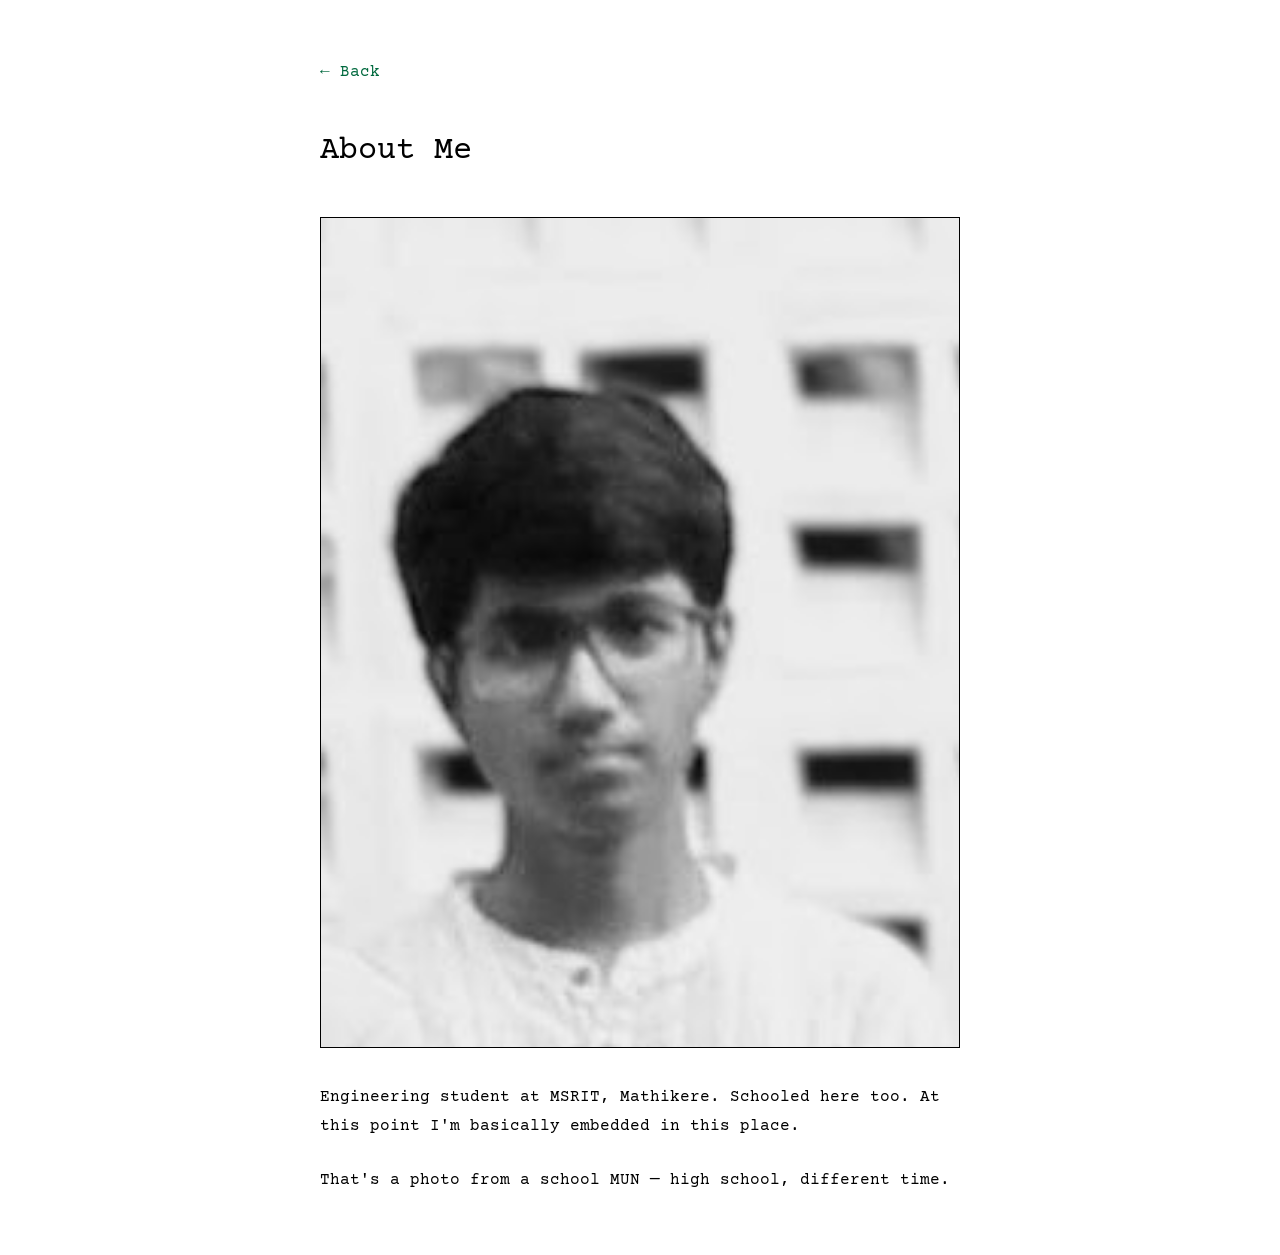
==== about.html @ 8845ab6f "feat: Add dark mode script and toggle" ====
<!DOCTYPE html>
<html lang="en">

<head>
    <meta charset="UTF-8">
    <meta name="viewport" content="width=device-width, initial-scale=1.0">
    <title>About - Faizan</title>
    <script>
        (function () {
            var override = localStorage.getItem('color-scheme');
            var prefersDark = window.matchMedia('(prefers-color-scheme: dark)').matches;
            if (override === 'dark' || (!override && prefersDark)) {
                document.documentElement.classList.add('dark-mode');
            }
        })();
    </script>
    <link rel="icon" type="image/jpeg" href="assets/favicon.jpg">
    <link rel="preconnect" href="https://fonts.googleapis.com">
    <link rel="preconnect" href="https://fonts.gstatic.com" crossorigin>
    <link href="https://fonts.googleapis.com/css2?family=Courier+Prime&display=swap" rel="stylesheet">

    <style>
        * {
            margin: 0;
            padding: 0;
            box-sizing: border-box;
        }

        :root {
            --color-bg: #ffffff;
            --color-text: #000000;
            --color-accent: #00693e;
            --color-muted: #666666;
        }

        ::selection {
            background-color: var(--color-accent);
            color: var(--color-bg);
        }

        ::-moz-selection {
            background-color: var(--color-accent);
            color: var(--color-bg);
        }

        body {
            background-color: var(--color-bg);
            color: var(--color-text);
            font-family: 'Courier Prime', 'IBM Plex Mono', 'Courier New', monospace;
            font-size: 16px;
            line-height: 1.6;
        }

        .container {
            max-width: 680px;
            margin: 0 auto;
            padding: 60px 20px;
        }

        #mobile-block {
            display: none;
            position: fixed;
            inset: 0;
            background: var(--color-bg);
            font-family: 'IBM Plex Mono', 'Courier New', monospace;
            font-size: 14px;
            z-index: 9999;
            box-sizing: border-box;
            align-items: center;
            justify-content: center;
            color: var(--color-accent);
        }

        h1 {
            font-size: 2rem;
            font-weight: 400;
            margin-bottom: 40px;
        }

        a {
            color: var(--color-accent);
            text-decoration: none;
            transition: all 0.15s ease;
        }

        a:hover {
            text-decoration: underline;
        }

        a:hover::before {
            content: '> ';
        }

        .back-link {
            display: inline-block;
            margin-bottom: 40px;
        }

        .profile-photo {
            width: 100%;
            filter: grayscale(100%);
            border: 1px solid var(--color-text);
            margin-bottom: 25px;
        }

        .about-text {
            line-height: 1.8;
        }

        @media (max-width: 680px) {
            #mobile-block {
                display: flex;
            }
        }
    </style>
</head>

<body>
    <div id="mobile-block">This site is meant to be read on a desktop.</div>

    <div class="container">
        <a href="index.html" class="back-link">← Back</a>
        <h1>About Me</h1>
        <img src="assets/mun-photo.jpg" alt="Faizan at MUN" class="profile-photo">
        <p class="about-text">
            Engineering student at MSRIT, Mathikere. Schooled here too. At this point I'm basically embedded in this
            place.
        </p>
        <br>
        <p class="about-text">
            That's a photo from a school MUN — high school, different time.
        </p>
    </div>

    <script>
        document.addEventListener('keydown', function (e) {
            if (e.key === '~') {
                var current = localStorage.getItem('color-scheme');
                var prefersDark = window.matchMedia('(prefers-color-scheme: dark)').matches;
                if (!current) {
                    localStorage.setItem('color-scheme', prefersDark ? 'light' : 'dark');
                } else if (current === 'dark') {
                    localStorage.setItem('color-scheme', 'light');
                } else {
                    localStorage.removeItem('color-scheme');
                }
                document.documentElement.classList.toggle('dark-mode', localStorage.getItem('color-scheme') === 'dark' || (!localStorage.getItem('color-scheme') && prefersDark));
            }
        });
    </script>
</body>

</html>
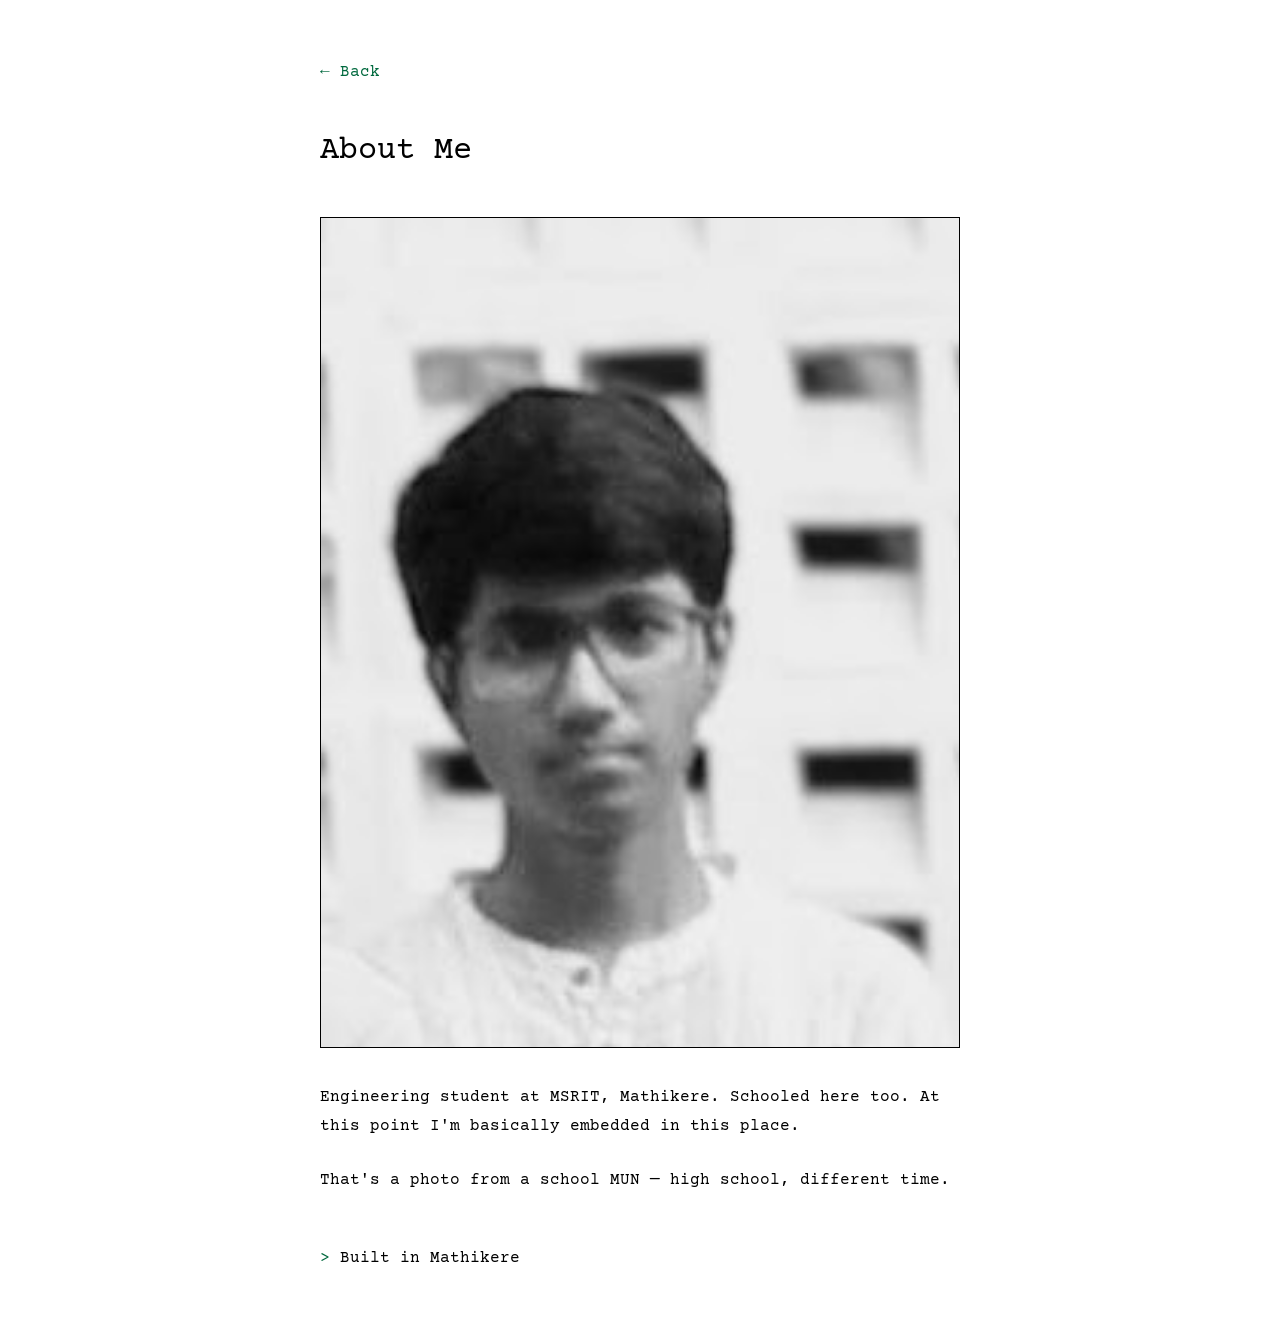
==== commit c1a3ce79: "Implement 'Built in Mathikere' shine animation" ====
--- a/about.html
+++ b/about.html
@@ -2,18 +2,40 @@
 <html lang="en">
 
 <head>
+    <script>
+        (function () {
+            function applyScheme() {
+                var stored = localStorage.getItem('color-scheme');
+                var osDark = window.matchMedia(
+                    '(prefers-color-scheme: dark)'
+                ).matches;
+                var useDark =
+                    stored === 'dark' ? true
+                        : stored === 'light' ? false
+                            : osDark;
+
+                document.documentElement.classList.toggle('dark-mode', useDark);
+            }
+
+            applyScheme();
+
+            // bfcache fix — re-apply when restored from back/forward cache
+            window.addEventListener('pageshow', function (e) {
+                if (e.persisted) applyScheme();
+            });
+        })();
+    </script>
+    <style>
+        html.dark-mode {
+            --color-bg: #0d1117;
+            --color-text: #c9d1d9;
+            --color-accent: #5aba7a;
+            --color-muted: #8b949e;
+        }
+    </style>
     <meta charset="UTF-8">
     <meta name="viewport" content="width=device-width, initial-scale=1.0">
     <title>About - Faizan</title>
-    <script>
-        (function () {
-            var override = localStorage.getItem('color-scheme');
-            var prefersDark = window.matchMedia('(prefers-color-scheme: dark)').matches;
-            if (override === 'dark' || (!override && prefersDark)) {
-                document.documentElement.classList.add('dark-mode');
-            }
-        })();
-    </script>
     <link rel="icon" type="image/jpeg" href="assets/favicon.jpg">
     <link rel="preconnect" href="https://fonts.googleapis.com">
     <link rel="preconnect" href="https://fonts.gstatic.com" crossorigin>
@@ -34,13 +56,13 @@
         }
 
         ::selection {
-            background-color: var(--color-accent);
-            color: var(--color-bg);
+            background-color: #00693e;
+            color: #fff;
         }
 
         ::-moz-selection {
-            background-color: var(--color-accent);
-            color: var(--color-bg);
+            background-color: #00693e;
+            color: #fff;
         }
 
         body {
@@ -107,6 +129,54 @@
             line-height: 1.8;
         }
 
+        .footer-location {
+            position: relative;
+            display: inline-block;
+            overflow: hidden;
+            cursor: default;
+        }
+
+        .footer-location::before {
+            content: "> ";
+            color: var(--color-accent);
+        }
+
+        .footer-location::after {
+            content: "";
+            position: absolute;
+            top: 0;
+            left: -100%;
+            width: 50%;
+            height: 100%;
+            background: linear-gradient(90deg,
+                    transparent,
+                    rgba(0, 105, 62, 0.55),
+                    transparent);
+            transform: skewX(-15deg);
+            pointer-events: none;
+        }
+
+        .footer-location:hover::after {
+            animation: shine 0.7s ease forwards;
+        }
+
+        html.dark-mode .footer-location::after {
+            background: linear-gradient(90deg,
+                    transparent,
+                    rgba(90, 186, 122, 0.45),
+                    transparent);
+        }
+
+        @keyframes shine {
+            0% {
+                left: -60%;
+            }
+
+            100% {
+                left: 150%;
+            }
+        }
+
         @media (max-width: 680px) {
             #mobile-block {
                 display: flex;
@@ -130,11 +200,16 @@
         <p class="about-text">
             That's a photo from a school MUN — high school, different time.
         </p>
+
+        <br><br>
+        <footer>
+            <span class="footer-location">Built in Mathikere</span>
+        </footer>
     </div>
 
     <script>
         document.addEventListener('keydown', function (e) {
-            if (e.key === '~') {
+            if (e.key === '`') {
                 var current = localStorage.getItem('color-scheme');
                 var prefersDark = window.matchMedia('(prefers-color-scheme: dark)').matches;
                 if (!current) {
@@ -144,7 +219,9 @@
                 } else {
                     localStorage.removeItem('color-scheme');
                 }
-                document.documentElement.classList.toggle('dark-mode', localStorage.getItem('color-scheme') === 'dark' || (!localStorage.getItem('color-scheme') && prefersDark));
+                var override = localStorage.getItem('color-scheme');
+                var shouldDark = override === 'dark' || (!override && prefersDark);
+                document.documentElement.classList.toggle('dark-mode', shouldDark);
             }
         });
     </script>
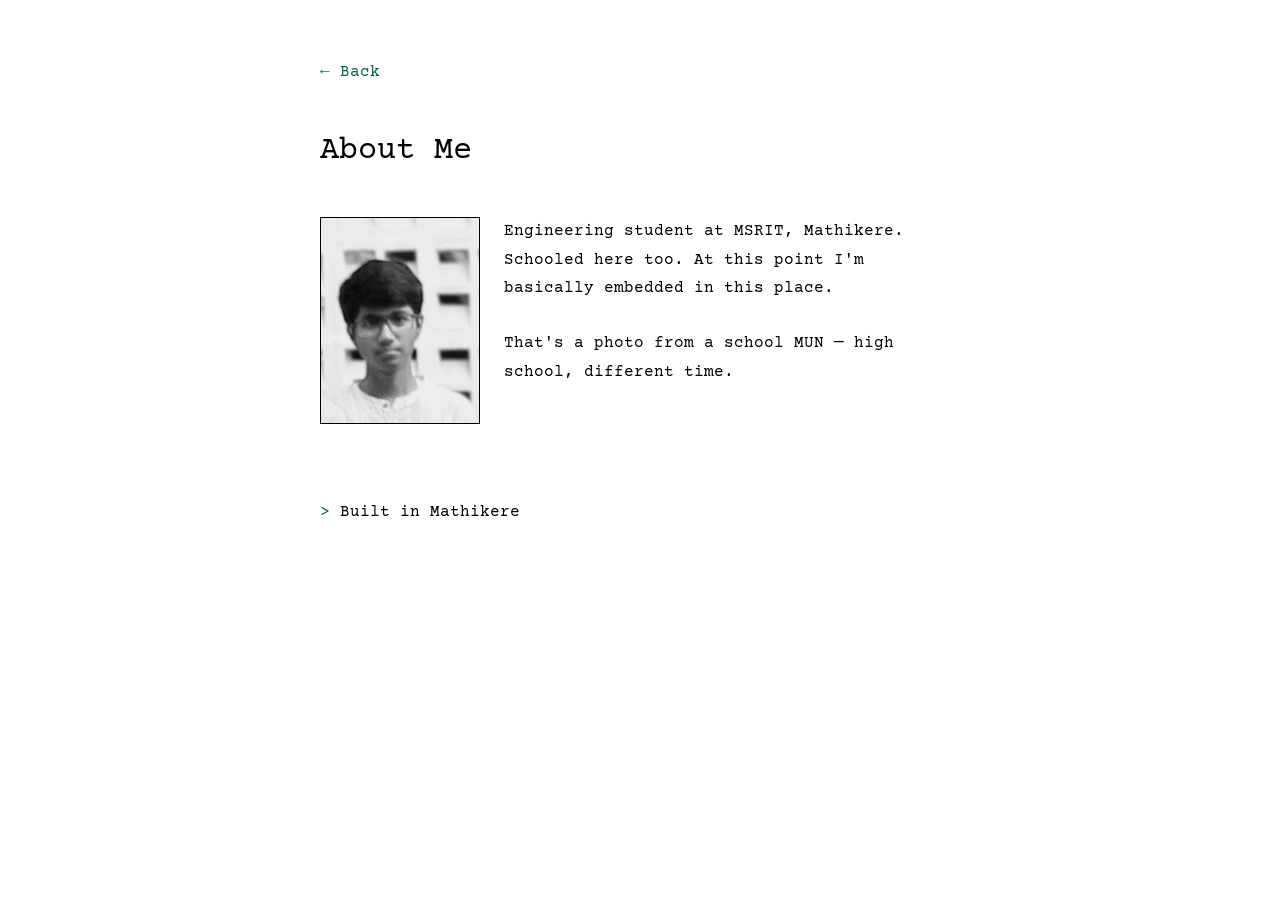
==== commit 80abc173: "rework 1 of about" ====
--- a/about.html
+++ b/about.html
@@ -27,7 +27,7 @@
     </script>
     <style>
         html.dark-mode {
-            --color-bg: #0d1117;
+            --color-bg: #151515;
             --color-text: #c9d1d9;
             --color-accent: #5aba7a;
             --color-muted: #8b949e;
@@ -191,15 +191,14 @@
     <div class="container">
         <a href="index.html" class="back-link">← Back</a>
         <h1>About Me</h1>
-        <img src="assets/mun-photo.jpg" alt="Faizan at MUN" class="profile-photo">
-        <p class="about-text">
-            Engineering student at MSRIT, Mathikere. Schooled here too. At this point I'm basically embedded in this
-            place.
-        </p>
+       <div style="display: flex; gap: 24px; align-items: flex-start;">
+    <img src="assets/mun-photo.jpg" alt="Faizan at MUN" class="profile-photo" style="width: 160px; flex-shrink: 0;">
+    <div>
+        <p class="about-text">Engineering student at MSRIT, Mathikere. Schooled here too. At this point I'm basically embedded in this place.</p>
         <br>
-        <p class="about-text">
-            That's a photo from a school MUN — high school, different time.
-        </p>
+        <p class="about-text">That's a photo from a school MUN — high school, different time.</p>
+    </div>
+</div>
 
         <br><br>
         <footer>
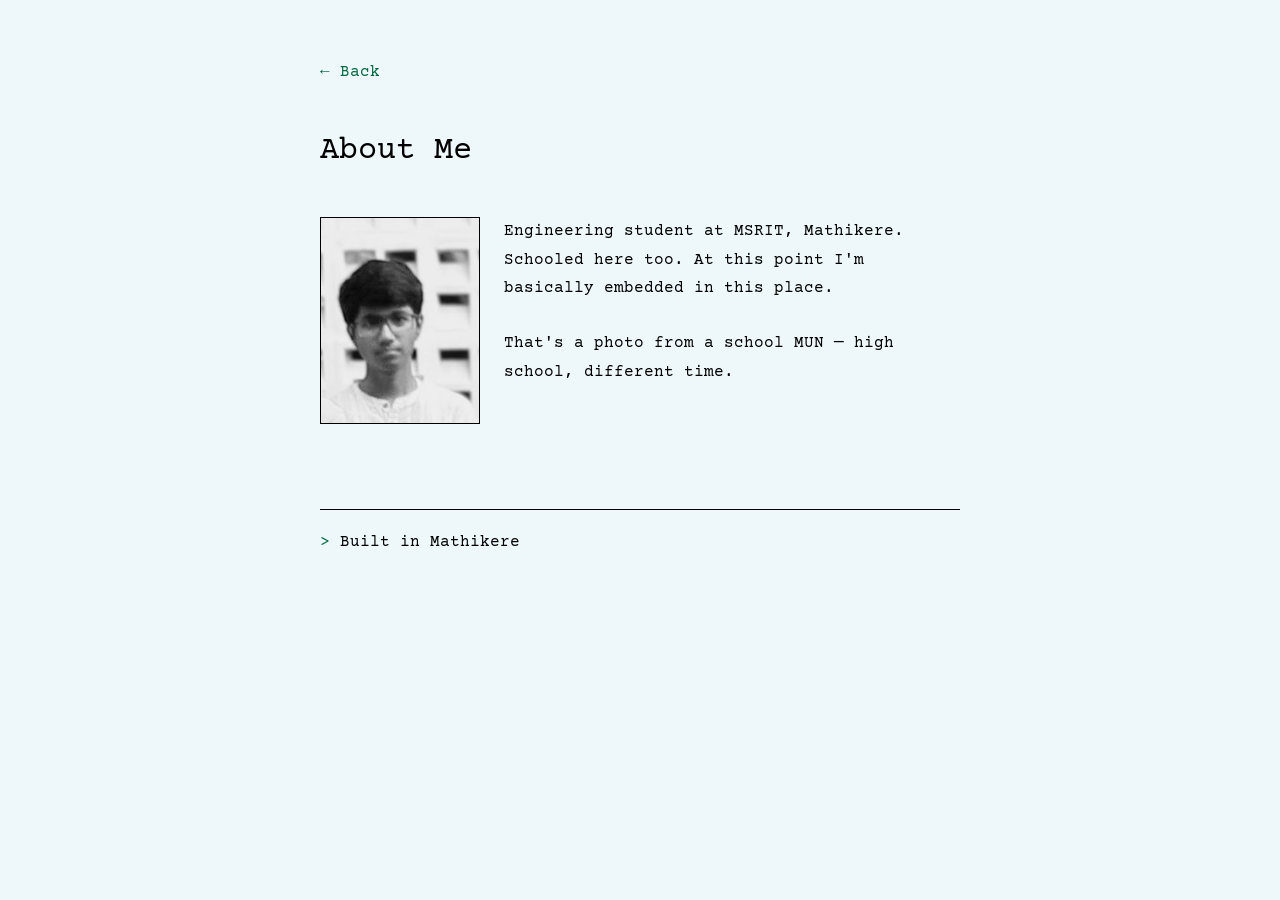
==== commit c7cb8ab9: "Update light mode background color" ====
--- a/about.html
+++ b/about.html
@@ -49,7 +49,7 @@
         }
 
         :root {
-            --color-bg: #ffffff;
+            --color-bg: #EEF7F9;
             --color-text: #000000;
             --color-accent: #00693e;
             --color-muted: #666666;
@@ -200,10 +200,9 @@
     </div>
 </div>
 
-        <br><br>
-        <footer>
-            <span class="footer-location">Built in Mathikere</span>
-        </footer>
+        <footer style="margin-top: 60px; padding-top: 20px; border-top: 1px solid var(--color-text);">
+    <span class="footer-location">Built in Mathikere</span>
+</footer>
     </div>
 
     <script>
@@ -226,4 +225,4 @@
     </script>
 </body>
 
-</html>+</html>
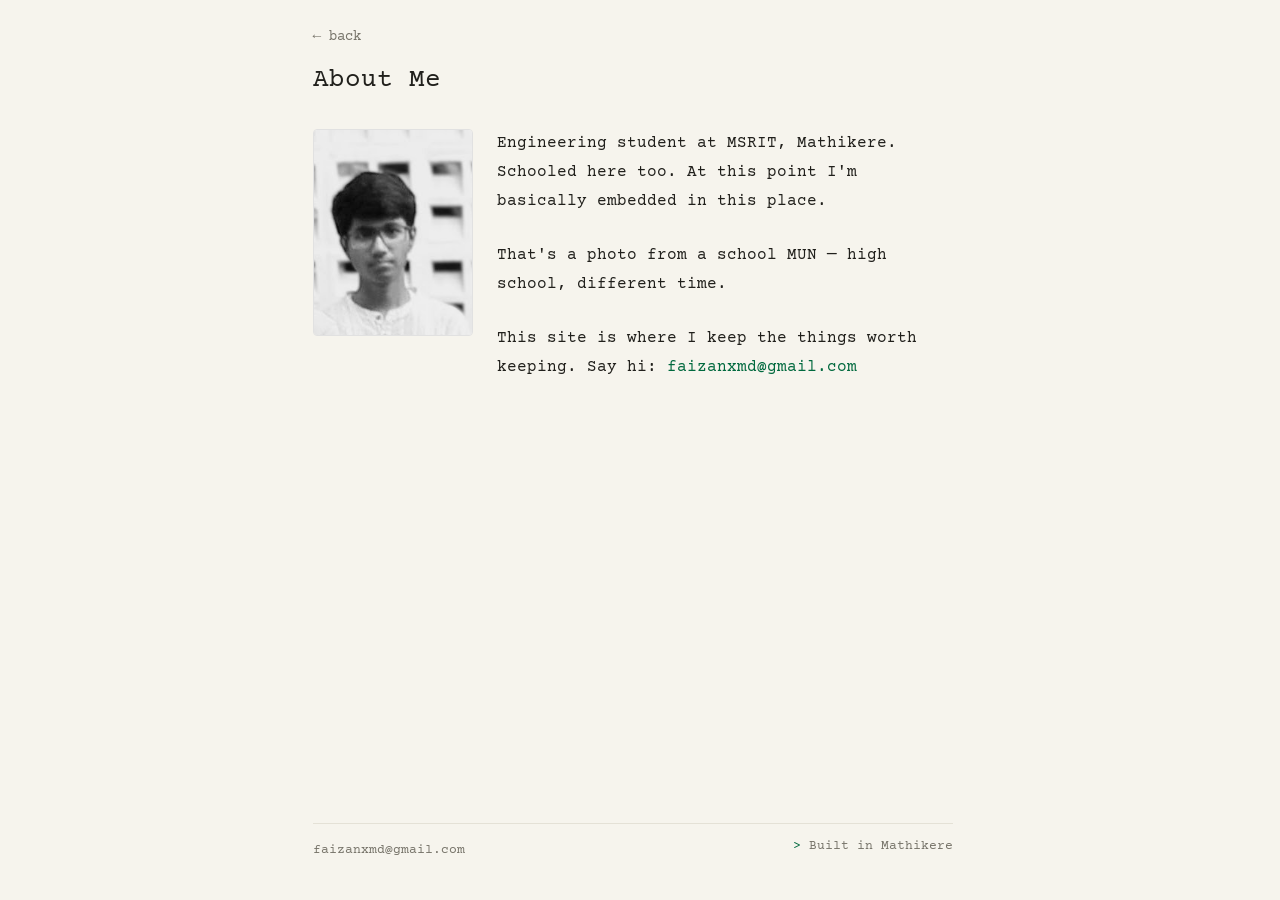
==== commit 0bfaeecd: "Polish v2: design tokens, refined article layout, consistent page chrome - Article pages use semanti" ====
--- a/about.html
+++ b/about.html
@@ -2,227 +2,48 @@
 <html lang="en">
 
 <head>
-    <script>
-        (function () {
-            function applyScheme() {
-                var stored = localStorage.getItem('color-scheme');
-                var osDark = window.matchMedia(
-                    '(prefers-color-scheme: dark)'
-                ).matches;
-                var useDark =
-                    stored === 'dark' ? true
-                        : stored === 'light' ? false
-                            : osDark;
-
-                document.documentElement.classList.toggle('dark-mode', useDark);
-            }
-
-            applyScheme();
-
-            // bfcache fix — re-apply when restored from back/forward cache
-            window.addEventListener('pageshow', function (e) {
-                if (e.persisted) applyScheme();
-            });
-        })();
-    </script>
-    <style>
-        html.dark-mode {
-            --color-bg: #151515;
-            --color-text: #c9d1d9;
-            --color-accent: #5aba7a;
-            --color-muted: #8b949e;
-        }
-    </style>
     <meta charset="UTF-8">
     <meta name="viewport" content="width=device-width, initial-scale=1.0">
     <title>About - Faizan</title>
+    <meta name="description" content="Who runs this place. Faizan, engineering student at MSRIT, Mathikere.">
     <link rel="icon" type="image/jpeg" href="assets/favicon.jpg">
+    <script src="assets/theme.js"></script>
     <link rel="preconnect" href="https://fonts.googleapis.com">
     <link rel="preconnect" href="https://fonts.gstatic.com" crossorigin>
     <link href="https://fonts.googleapis.com/css2?family=Courier+Prime&display=swap" rel="stylesheet">
-
-    <style>
-        * {
-            margin: 0;
-            padding: 0;
-            box-sizing: border-box;
-        }
-
-        :root {
-            --color-bg: #EEF7F9;
-            --color-text: #000000;
-            --color-accent: #00693e;
-            --color-muted: #666666;
-        }
-
-        ::selection {
-            background-color: #00693e;
-            color: #fff;
-        }
-
-        ::-moz-selection {
-            background-color: #00693e;
-            color: #fff;
-        }
-
-        body {
-            background-color: var(--color-bg);
-            color: var(--color-text);
-            font-family: 'Courier Prime', 'IBM Plex Mono', 'Courier New', monospace;
-            font-size: 16px;
-            line-height: 1.6;
-        }
-
-        .container {
-            max-width: 680px;
-            margin: 0 auto;
-            padding: 60px 20px;
-        }
-
-        #mobile-block {
-            display: none;
-            position: fixed;
-            inset: 0;
-            background: var(--color-bg);
-            font-family: 'IBM Plex Mono', 'Courier New', monospace;
-            font-size: 14px;
-            z-index: 9999;
-            box-sizing: border-box;
-            align-items: center;
-            justify-content: center;
-            color: var(--color-accent);
-        }
-
-        h1 {
-            font-size: 2rem;
-            font-weight: 400;
-            margin-bottom: 40px;
-        }
-
-        a {
-            color: var(--color-accent);
-            text-decoration: none;
-            transition: all 0.15s ease;
-        }
-
-        a:hover {
-            text-decoration: underline;
-        }
-
-        a:hover::before {
-            content: '> ';
-        }
-
-        .back-link {
-            display: inline-block;
-            margin-bottom: 40px;
-        }
-
-        .profile-photo {
-            width: 100%;
-            filter: grayscale(100%);
-            border: 1px solid var(--color-text);
-            margin-bottom: 25px;
-        }
-
-        .about-text {
-            line-height: 1.8;
-        }
-
-        .footer-location {
-            position: relative;
-            display: inline-block;
-            overflow: hidden;
-            cursor: default;
-        }
-
-        .footer-location::before {
-            content: "> ";
-            color: var(--color-accent);
-        }
-
-        .footer-location::after {
-            content: "";
-            position: absolute;
-            top: 0;
-            left: -100%;
-            width: 50%;
-            height: 100%;
-            background: linear-gradient(90deg,
-                    transparent,
-                    rgba(0, 105, 62, 0.55),
-                    transparent);
-            transform: skewX(-15deg);
-            pointer-events: none;
-        }
-
-        .footer-location:hover::after {
-            animation: shine 0.7s ease forwards;
-        }
-
-        html.dark-mode .footer-location::after {
-            background: linear-gradient(90deg,
-                    transparent,
-                    rgba(90, 186, 122, 0.45),
-                    transparent);
-        }
-
-        @keyframes shine {
-            0% {
-                left: -60%;
-            }
-
-            100% {
-                left: 150%;
-            }
-        }
-
-        @media (max-width: 680px) {
-            #mobile-block {
-                display: flex;
-            }
-        }
-    </style>
+    <link rel="stylesheet" href="assets/style.css">
 </head>
 
 <body>
-    <div id="mobile-block">This site is meant to be read on a desktop.</div>
+    <div class="container">
+        <header>
+            <a class="back-link" href="index.html">← back</a>
+            <h1 class="page-title">About Me</h1>
+        </header>
 
-    <div class="container">
-        <a href="index.html" class="back-link">← Back</a>
-        <h1>About Me</h1>
-       <div style="display: flex; gap: 24px; align-items: flex-start;">
-    <img src="assets/mun-photo.jpg" alt="Faizan at MUN" class="profile-photo" style="width: 160px; flex-shrink: 0;">
-    <div>
-        <p class="about-text">Engineering student at MSRIT, Mathikere. Schooled here too. At this point I'm basically embedded in this place.</p>
-        <br>
-        <p class="about-text">That's a photo from a school MUN — high school, different time.</p>
+        <main>
+            <div class="about-row">
+                <img src="assets/mun-photo.jpg" alt="Faizan at MUN" class="profile-photo">
+                <div>
+                    <p class="about-text">Engineering student at MSRIT, Mathikere. Schooled here too. At this point I'm
+                        basically embedded in this place.</p>
+                    <br>
+                    <p class="about-text">That's a photo from a school MUN — high school, different time.</p>
+                    <br>
+                    <p class="about-text">This site is where I keep the things worth keeping. Say hi:
+                        <a href="mailto:faizanxmd@gmail.com">faizanxmd@gmail.com</a>
+                    </p>
+                </div>
+            </div>
+        </main>
+
+        <footer>
+            <div class="footer-content">
+                <a class="footer-email" id="footer-email" href="mailto:faizanxmd@gmail.com">faizanxmd@gmail.com</a>
+                <span class="built-in" id="built-in-text"><span class="footer-location">Built in Mathikere</span></span>
+            </div>
+        </footer>
     </div>
-</div>
-
-        <footer style="margin-top: 60px; padding-top: 20px; border-top: 1px solid var(--color-text);">
-    <span class="footer-location">Built in Mathikere</span>
-</footer>
-    </div>
-
-    <script>
-        document.addEventListener('keydown', function (e) {
-            if (e.key === '`') {
-                var current = localStorage.getItem('color-scheme');
-                var prefersDark = window.matchMedia('(prefers-color-scheme: dark)').matches;
-                if (!current) {
-                    localStorage.setItem('color-scheme', prefersDark ? 'light' : 'dark');
-                } else if (current === 'dark') {
-                    localStorage.setItem('color-scheme', 'light');
-                } else {
-                    localStorage.removeItem('color-scheme');
-                }
-                var override = localStorage.getItem('color-scheme');
-                var shouldDark = override === 'dark' || (!override && prefersDark);
-                document.documentElement.classList.toggle('dark-mode', shouldDark);
-            }
-        });
-    </script>
 </body>
 
 </html>
--- a/assets/style.css
+++ b/assets/style.css
@@ -0,0 +1,508 @@
+*,
+*::before,
+*::after {
+    box-sizing: border-box;
+}
+
+* {
+    margin: 0;
+    padding: 0;
+}
+
+:root {
+    --color-bg: #f6f4ed;
+    --color-text: #21201c;
+    --color-accent: #00693e;
+    --color-muted: #77746a;
+    --color-hairline: #e4e1d6;
+    --color-surface: #fdfcf8;
+    --color-surface-strong: #eeeadf;
+    --color-shine: rgba(0, 105, 62, 0.48);
+    --font-mono: "Courier Prime", "Courier New", Courier, monospace;
+    --font-serif: "IBM Plex Serif", Georgia, serif;
+    --space-1: 4px;
+    --space-2: 8px;
+    --space-3: 12px;
+    --space-4: 16px;
+    --space-5: 20px;
+    --space-6: 24px;
+    --space-8: 32px;
+    --space-10: 40px;
+    --space-12: 48px;
+    --container: 680px;
+}
+
+html.dark-mode {
+    --color-bg: #141412;
+    --color-text: #d6d3c9;
+    --color-accent: #5aba7a;
+    --color-muted: #8b8878;
+    --color-hairline: #2a2a26;
+    --color-surface: #1b1b18;
+    --color-surface-strong: #24241f;
+    --color-shine: rgba(90, 186, 122, 0.38);
+}
+
+::selection {
+    background: var(--color-accent);
+    color: var(--color-bg);
+}
+
+html {
+    min-height: 100%;
+    scrollbar-gutter: stable;
+}
+
+body {
+    min-height: 100%;
+    background: var(--color-bg);
+    color: var(--color-text);
+    font-family: var(--font-mono);
+    font-size: 16px;
+    line-height: 1.6;
+    transition: background-color 0.2s ease, color 0.2s ease;
+}
+
+body.home {
+    height: 100vh;
+    height: 100dvh;
+    min-height: 100vh;
+    min-height: 100dvh;
+    overflow: hidden;
+}
+
+a {
+    color: var(--color-accent);
+    text-decoration: none;
+    text-underline-offset: 0.18em;
+}
+
+a:hover,
+a:focus-visible {
+    text-decoration: underline;
+}
+
+img {
+    max-width: 100%;
+    height: auto;
+}
+
+.container {
+    width: 100%;
+    max-width: var(--container);
+    min-height: 100vh;
+    min-height: 100dvh;
+    margin: 0 auto;
+    padding: 24px 20px;
+    display: flex;
+    flex-direction: column;
+}
+
+body.home .container {
+    height: 100vh;
+    height: 100dvh;
+    min-height: 100vh;
+    min-height: 100dvh;
+}
+
+header {
+    flex: 0 0 auto;
+    margin-bottom: var(--space-8);
+}
+
+main {
+    flex: 1 1 auto;
+}
+
+footer {
+    flex: 0 0 auto;
+    border-top: 1px solid var(--color-hairline);
+    padding: 12px 0;
+    color: var(--color-muted);
+    font-size: 0.8rem;
+}
+
+.footer-content {
+    display: flex;
+    align-items: center;
+    justify-content: space-between;
+    gap: var(--space-4);
+}
+
+.footer-email {
+    color: var(--color-muted);
+}
+
+#footer-email {
+    color: var(--color-muted);
+}
+
+.footer-email:hover,
+.footer-email:focus-visible {
+    color: var(--color-accent);
+}
+
+.built-in {
+    color: var(--color-muted);
+    white-space: nowrap;
+}
+
+#built-in-text {
+    color: var(--color-muted);
+}
+
+.footer-location {
+    position: relative;
+    display: inline-block;
+    overflow: hidden;
+    cursor: default;
+}
+
+.footer-location::before {
+    content: "> ";
+    color: var(--color-accent);
+}
+
+.footer-location::after {
+    content: "";
+    position: absolute;
+    top: 0;
+    left: -70%;
+    width: 50%;
+    height: 100%;
+    background: linear-gradient(90deg, transparent, var(--color-shine), transparent);
+    transform: skewX(-15deg);
+    pointer-events: none;
+}
+
+.footer-location:hover::after {
+    animation: shine 0.7s ease forwards;
+}
+
+@keyframes shine {
+    from {
+        left: -70%;
+    }
+
+    to {
+        left: 150%;
+    }
+}
+
+.sr-only {
+    position: absolute;
+    width: 1px;
+    height: 1px;
+    padding: 0;
+    margin: -1px;
+    overflow: hidden;
+    clip: rect(0, 0, 0, 0);
+    white-space: nowrap;
+    border: 0;
+}
+
+.terminal-hint {
+    color: var(--color-muted);
+}
+
+.back-link {
+    display: inline-block;
+    margin-bottom: var(--space-5);
+    color: var(--color-muted);
+    font-size: 0.9rem;
+    line-height: 1.2;
+}
+
+.back-link:hover,
+.back-link:focus-visible {
+    color: var(--color-accent);
+}
+
+.site-name {
+    min-height: 1.1em;
+    color: var(--color-text);
+    font-size: clamp(2.2rem, 9vw, 3.15rem);
+    font-weight: 400;
+    line-height: 1.05;
+}
+
+#site-name,
+#board-title {
+    overflow-wrap: anywhere;
+}
+
+.page-title {
+    color: var(--color-text);
+    font-size: 1.6rem;
+    font-weight: 400;
+    line-height: 1.2;
+}
+
+.cursor {
+    animation: blink 1s step-end infinite;
+    color: var(--color-accent);
+}
+
+@keyframes blink {
+    0%,
+    50% {
+        opacity: 1;
+    }
+
+    51%,
+    100% {
+        opacity: 0;
+    }
+}
+
+section {
+    margin-bottom: var(--space-10);
+}
+
+h2 {
+    margin-bottom: var(--space-3);
+    color: var(--color-muted);
+    font-size: 0.82rem;
+    font-weight: 700;
+    letter-spacing: 0.08em;
+    line-height: 1.3;
+    text-transform: uppercase;
+}
+
+p {
+    color: var(--color-text);
+    line-height: 1.75;
+}
+
+ul {
+    list-style: none;
+}
+
+li {
+    margin-bottom: var(--space-3);
+    color: var(--color-text);
+}
+
+.note {
+    display: block;
+    margin-top: 2px;
+    color: var(--color-muted);
+    font-size: 0.85rem;
+}
+
+.date,
+.writing-date {
+    color: var(--color-muted);
+    font-size: 0.85rem;
+}
+
+.writing-list {
+    display: grid;
+    gap: var(--space-3);
+}
+
+.writing-item {
+    display: grid;
+    grid-template-columns: 72px minmax(0, 1fr);
+    align-items: baseline;
+    gap: var(--space-4);
+    margin: 0;
+}
+
+.home-main {
+    min-height: 0;
+    display: flex;
+    flex-direction: column;
+}
+
+.home-nav {
+    flex: 1 1 auto;
+    min-height: 0;
+    display: flex;
+    flex-direction: column;
+    justify-content: center;
+    gap: clamp(18px, 4.4vh, 34px);
+    padding: var(--space-5) 0;
+}
+
+.index-section {
+    margin: 0;
+}
+
+.index-section h2 {
+    margin: 0;
+    font-size: 0.98rem;
+    letter-spacing: 0.06em;
+}
+
+.index-section a {
+    color: var(--color-accent);
+}
+
+.board {
+    display: grid;
+    grid-template-columns: repeat(2, minmax(0, 1fr));
+    gap: var(--space-4);
+}
+
+#board-entries {
+    min-width: 0;
+}
+
+#board-subtitle {
+    color: var(--color-muted);
+}
+
+.entry {
+    background: var(--color-surface);
+    border: 1px dashed var(--color-muted);
+    border-radius: 4px;
+    padding: var(--space-4) var(--space-5);
+    transition: border-color 0.15s ease, transform 0.15s ease;
+}
+
+.entry:nth-child(3n+1) {
+    transform: rotate(-0.45deg);
+}
+
+.entry:nth-child(3n+2) {
+    transform: rotate(0.35deg);
+}
+
+.entry:nth-child(3n) {
+    transform: rotate(-0.2deg);
+}
+
+.entry:hover {
+    border-color: var(--color-accent);
+    transform: rotate(0deg) translateY(-2px);
+}
+
+.entry-text {
+    color: var(--color-text);
+}
+
+.entry-link {
+    color: var(--color-accent);
+}
+
+.entry-note {
+    margin-top: var(--space-2);
+    color: var(--color-muted);
+    font-size: 0.85rem;
+    font-style: italic;
+}
+
+.empty {
+    color: var(--color-muted);
+    font-style: italic;
+}
+
+.about-row {
+    display: flex;
+    align-items: flex-start;
+    gap: var(--space-6);
+}
+
+.profile-photo {
+    width: 160px;
+    flex: 0 0 auto;
+    border: 1px solid var(--color-hairline);
+    border-radius: 4px;
+    filter: grayscale(100%);
+}
+
+.about-text {
+    line-height: 1.8;
+}
+
+#term {
+    display: none;
+    margin-bottom: var(--space-6);
+    font-size: 0.95rem;
+}
+
+#term.open {
+    display: block;
+}
+
+body.home #term.open {
+    position: fixed;
+    z-index: 10;
+    top: clamp(96px, 18vh, 150px);
+    left: max(20px, calc((100vw - var(--container)) / 2 + 20px));
+    width: min(640px, calc(100vw - 40px));
+    max-height: 42vh;
+    margin: 0;
+    padding: var(--space-4);
+    background: var(--color-bg);
+    border: 1px solid var(--color-hairline);
+    border-radius: 4px;
+}
+
+#term-output {
+    max-height: 220px;
+    overflow-y: auto;
+    color: var(--color-muted);
+    white-space: pre-wrap;
+}
+
+body.home #term-output {
+    max-height: 34vh;
+}
+
+#term-output .t-accent {
+    color: var(--color-accent);
+}
+
+.term-line {
+    display: flex;
+    gap: var(--space-2);
+}
+
+.term-prompt {
+    color: var(--color-accent);
+}
+
+#term-input {
+    min-width: 0;
+    flex: 1;
+    border: 0;
+    outline: 0;
+    background: transparent;
+    color: var(--color-text);
+    caret-color: var(--color-accent);
+    font: inherit;
+}
+
+@media (max-width: 680px) {
+    .board {
+        grid-template-columns: 1fr;
+    }
+
+    .about-row {
+        flex-direction: column;
+    }
+}
+
+@media (max-width: 480px) {
+    .container {
+        padding-right: 18px;
+        padding-left: 18px;
+    }
+
+    .footer-content {
+        align-items: flex-start;
+        flex-direction: column;
+        gap: var(--space-1);
+    }
+
+    .built-in {
+        white-space: normal;
+    }
+
+    .writing-item {
+        grid-template-columns: 1fr;
+        gap: 0;
+    }
+}
